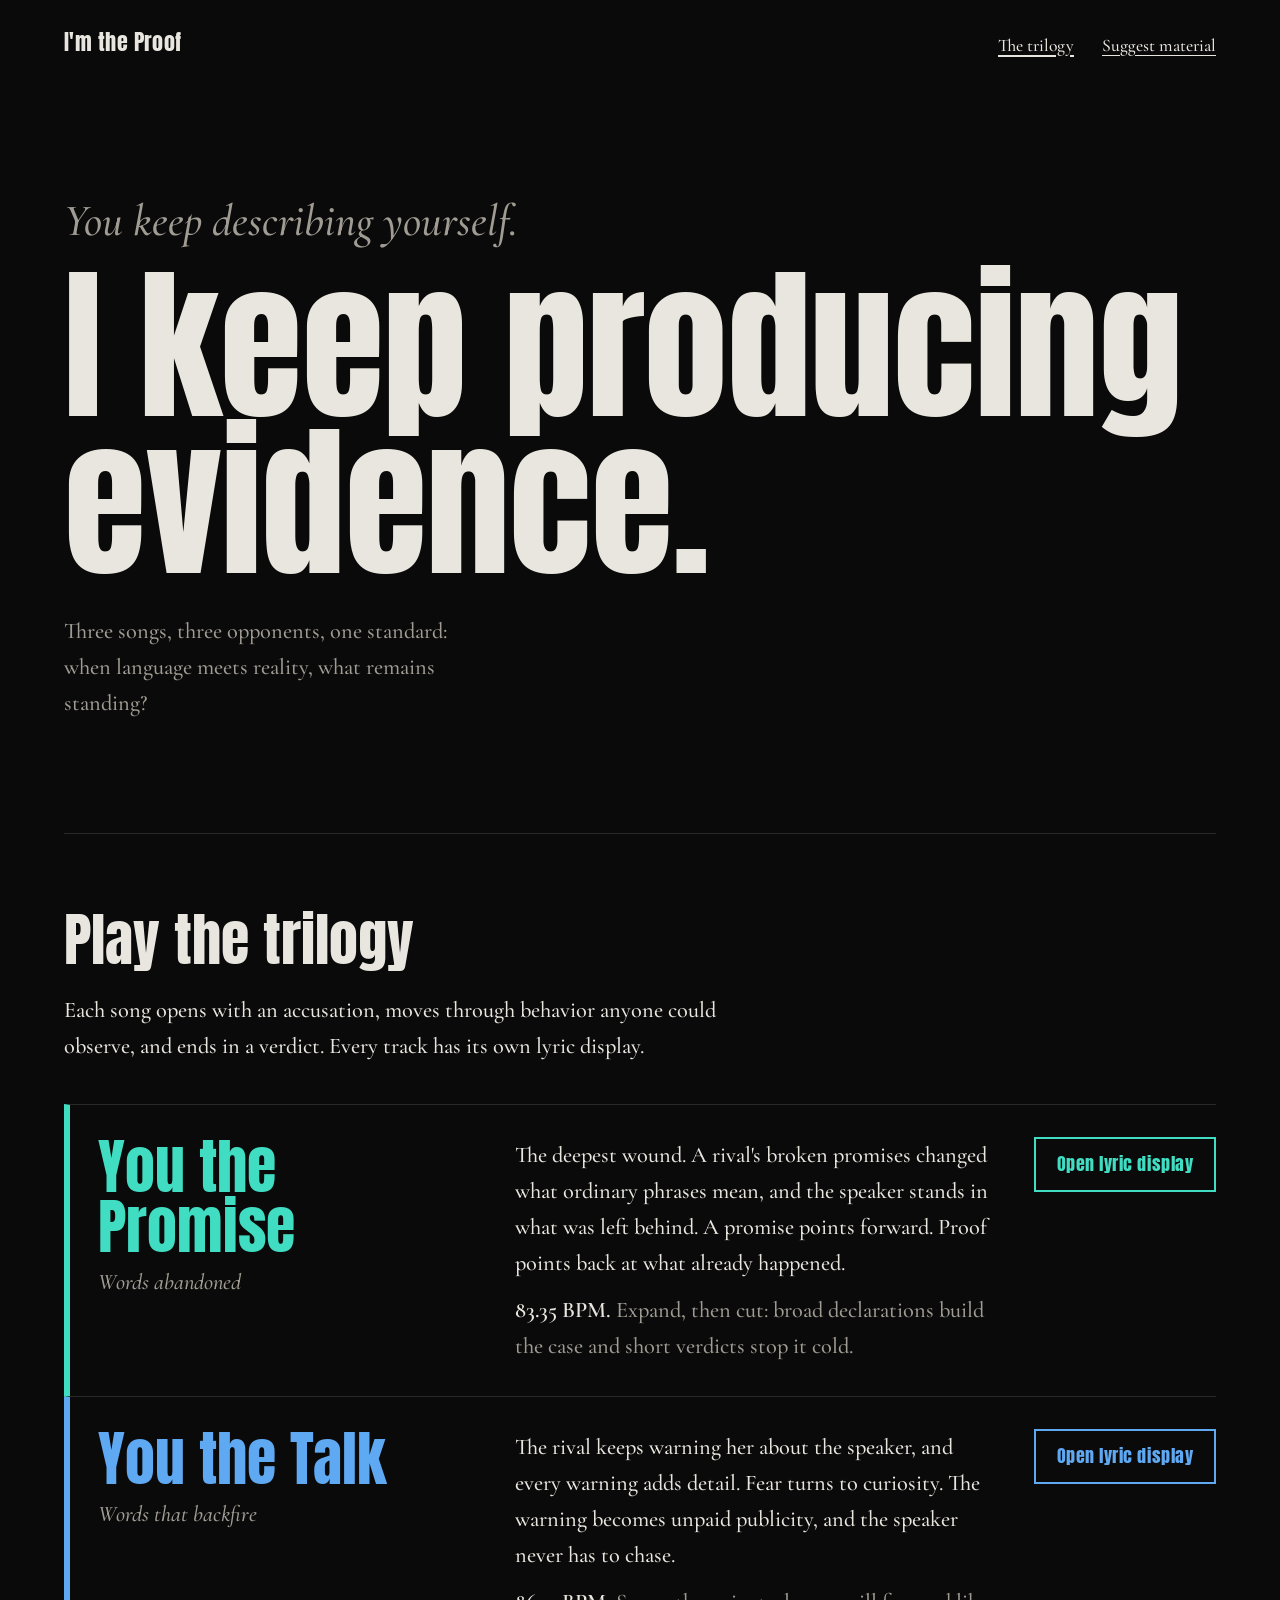
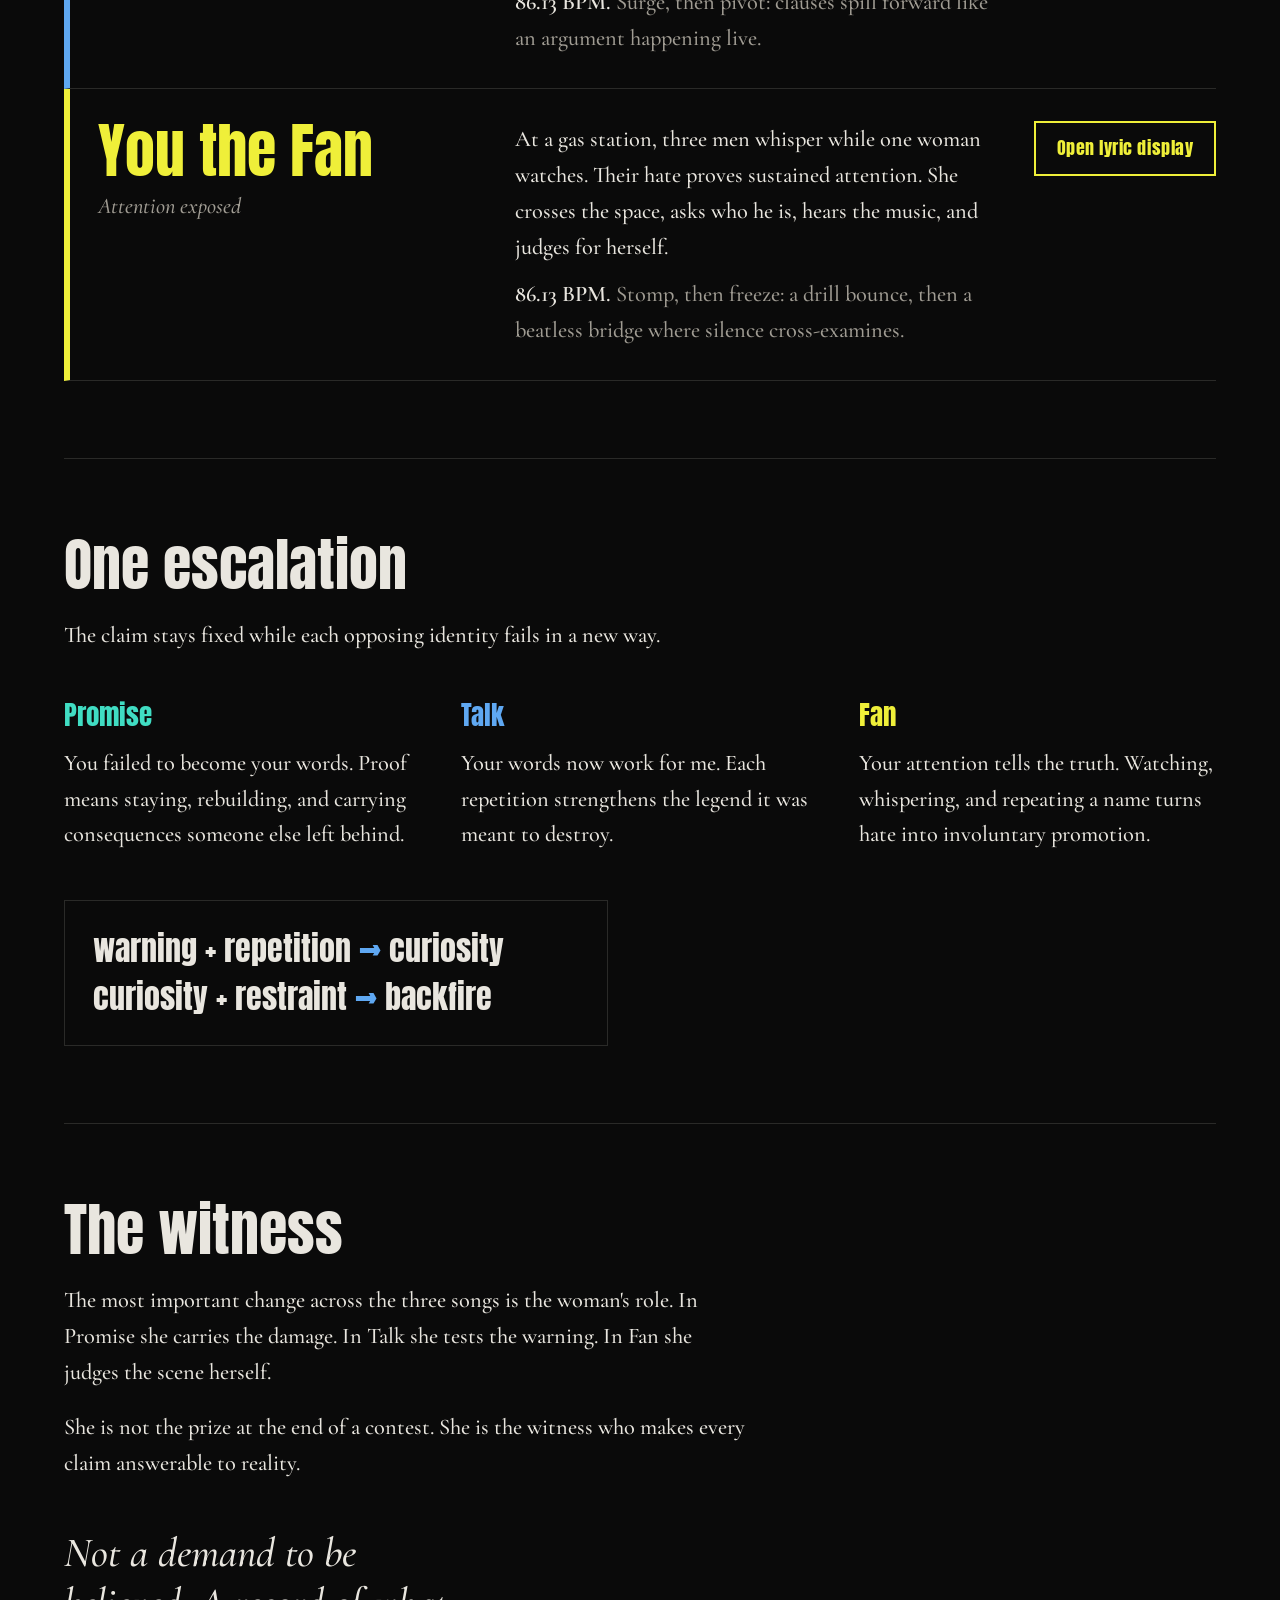
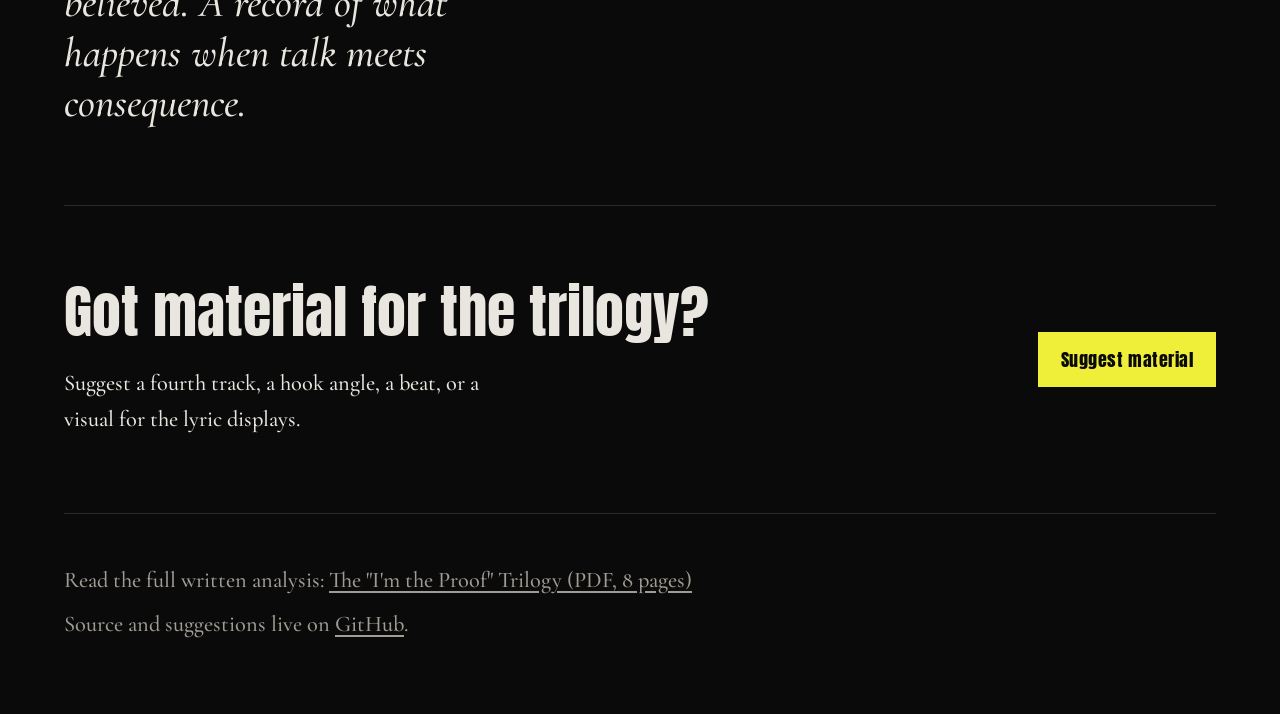
==== index.html @ 1443260a "Add GitHub Pages site and material suggestion form Home page for the trilogy with links to each lyri" ====
<!DOCTYPE html>
<html lang="en">
<head>
<meta charset="utf-8">
<meta name="viewport" content="width=device-width,initial-scale=1">
<title>The I'm the Proof trilogy</title>
<meta name="description" content="Three songs, three opponents, one standard: when language meets reality, what remains standing? Play each lyric display and suggest new material.">
<link rel="preconnect" href="https://fonts.googleapis.com">
<link rel="preconnect" href="https://fonts.gstatic.com" crossorigin>
<link rel="stylesheet" href="https://fonts.googleapis.com/css2?family=Anton&family=Cormorant+Garamond:ital,wght@0,500;0,700;1,500&display=swap">
<link rel="stylesheet" href="assets/style.css">
</head>
<body>
<div class="wrap">
  <nav class="site-nav" aria-label="Main">
    <a class="mark" href="index.html">I'm the Proof</a>
    <a href="index.html" aria-current="page">The trilogy</a>
    <a href="suggestions.html">Suggest material</a>
  </nav>

  <header class="hero">
    <h1>
      <span class="accuse">You keep describing yourself.</span>
      <span class="evidence">I keep producing evidence.</span>
    </h1>
    <p class="sub">Three songs, three opponents, one standard: when language meets reality, what remains standing?</p>
  </header>

  <main>
    <section class="section" aria-labelledby="tracks-h">
      <h2 id="tracks-h">Play the trilogy</h2>
      <p class="lede">Each song opens with an accusation, moves through behavior anyone could observe, and ends in a verdict. Every track has its own lyric display.</p>

      <ol class="tracks">
        <li class="track promise">
          <div>
            <h3>You the Promise</h3>
            <p class="failure">Words abandoned</p>
          </div>
          <div>
            <p>The deepest wound. A rival's broken promises changed what ordinary phrases mean, and the speaker stands in what was left behind. A promise points forward. Proof points back at what already happened.</p>
            <p class="flow"><strong>83.35 BPM.</strong> Expand, then cut: broad declarations build the case and short verdicts stop it cold.</p>
          </div>
          <a class="button" href="ya-da-promise%20%284%29.html">Open lyric display</a>
        </li>

        <li class="track talk">
          <div>
            <h3>You the Talk</h3>
            <p class="failure">Words that backfire</p>
          </div>
          <div>
            <p>The rival keeps warning her about the speaker, and every warning adds detail. Fear turns to curiosity. The warning becomes unpaid publicity, and the speaker never has to chase.</p>
            <p class="flow"><strong>86.13 BPM.</strong> Surge, then pivot: clauses spill forward like an argument happening live.</p>
          </div>
          <a class="button" href="you-the-talk%20%283%29.html">Open lyric display</a>
        </li>

        <li class="track fan">
          <div>
            <h3>You the Fan</h3>
            <p class="failure">Attention exposed</p>
          </div>
          <div>
            <p>At a gas station, three men whisper while one woman watches. Their hate proves sustained attention. She crosses the space, asks who he is, hears the music, and judges for herself.</p>
            <p class="flow"><strong>86.13 BPM.</strong> Stomp, then freeze: a drill bounce, then a beatless bridge where silence cross-examines.</p>
          </div>
          <a class="button" href="you-the-fan%20%283%29.html">Open lyric display</a>
        </li>
      </ol>
    </section>

    <section class="section" aria-labelledby="argument-h">
      <h2 id="argument-h">One escalation</h2>
      <p class="lede">The claim stays fixed while each opposing identity fails in a new way.</p>

      <div class="argument">
        <div class="promise">
          <h3>Promise</h3>
          <p>You failed to become your words. Proof means staying, rebuilding, and carrying consequences someone else left behind.</p>
        </div>
        <div class="talk">
          <h3>Talk</h3>
          <p>Your words now work for me. Each repetition strengthens the legend it was meant to destroy.</p>
        </div>
        <div class="fan">
          <h3>Fan</h3>
          <p>Your attention tells the truth. Watching, whispering, and repeating a name turns hate into involuntary promotion.</p>
        </div>
      </div>

      <p class="equation">warning + repetition <span>→</span> curiosity<br>curiosity + restraint <span>→</span> backfire</p>
    </section>

    <section class="section" aria-labelledby="witness-h">
      <h2 id="witness-h">The witness</h2>
      <div class="prose">
        <p>The most important change across the three songs is the woman's role. In Promise she carries the damage. In Talk she tests the warning. In Fan she judges the scene herself.</p>
        <p>She is not the prize at the end of a contest. She is the witness who makes every claim answerable to reality.</p>
      </div>
      <p class="closing">Not a demand to be believed. A record of what happens when talk meets consequence.</p>
    </section>

    <section class="section" aria-labelledby="cta-h">
      <div class="cta-band">
        <div>
          <h2 id="cta-h">Got material for the trilogy?</h2>
          <p>Suggest a fourth track, a hook angle, a beat, or a visual for the lyric displays.</p>
        </div>
        <a class="button solid" href="suggestions.html">Suggest material</a>
      </div>
    </section>
  </main>

  <footer>
    <p>Read the full written analysis: <a href="im-the-proof-trilogy%20%281%29.pdf">The "I'm the Proof" Trilogy (PDF, 8 pages)</a></p>
    <p>Source and suggestions live on <a href="https://github.com/hmuifurboredl8ter/I-M-THE-PROOF">GitHub</a>.</p>
  </footer>
</div>
</body>
</html>
---- assets/style.css ----
:root {
  --base: #0a0a0a;
  --text: #e9e6df;
  --muted: #a09c93;
  --line: #2a2a28;
  --promise: hsl(170 70% 56%);
  --talk: hsl(210 85% 66%);
  --fan: hsl(60 85% 58%);
  --display: "Anton", Impact, "Arial Narrow", sans-serif;
  --body: "Cormorant Garamond", Georgia, "Times New Roman", serif;
  --measure: 62ch;
}

*, *::before, *::after { box-sizing: border-box; }

html { background: var(--base); }

body {
  margin: 0;
  background: var(--base);
  color: var(--text);
  font-family: var(--body);
  font-size: clamp(1.15rem, 1rem + 0.5vw, 1.4rem);
  font-weight: 500;
  line-height: 1.6;
  -webkit-font-smoothing: antialiased;
}

a { color: inherit; text-underline-offset: 0.2em; }

:focus-visible {
  outline: 3px solid var(--fan);
  outline-offset: 3px;
}

.wrap {
  width: min(100% - 2.5rem, 72rem);
  margin-inline: auto;
}

/* Site nav */
.site-nav {
  display: flex;
  gap: 1.75rem;
  align-items: baseline;
  padding-block: 1.5rem;
  font-size: 1.1rem;
}
.site-nav .mark {
  font-family: var(--display);
  font-size: 1.4rem;
  letter-spacing: 0.02em;
  text-decoration: none;
  margin-right: auto;
}
.site-nav a[aria-current="page"] { text-decoration-thickness: 2px; }

/* Hero */
.hero {
  padding-block: clamp(3rem, 9vw, 7rem) clamp(3.5rem, 9vw, 7rem);
}
.hero h1 { margin: 0; font-weight: 500; }
.hero .accuse {
  display: block;
  max-width: 24ch;
  font-style: italic;
  font-size: clamp(1.6rem, 1rem + 2.6vw, 2.8rem);
  line-height: 1.15;
  color: var(--muted);
  margin-bottom: 0.4em;
}
.hero .evidence {
  display: block;
  font-family: var(--display);
  font-weight: 400;
  font-size: clamp(3.4rem, 1rem + 12.5vw, 10.5rem);
  line-height: 0.94;
  letter-spacing: -0.005em;
}
.hero .sub {
  max-width: 38ch;
  margin: 2rem 0 0;
  color: var(--muted);
}

@media (prefers-reduced-motion: no-preference) {
  .hero .accuse { animation: fade-in 0.9s ease-out both; }
  .hero .evidence { animation: land 0.8s cubic-bezier(0.2, 0.8, 0.2, 1) 1s both; }
}
@keyframes fade-in { from { opacity: 0; } to { opacity: 1; } }
@keyframes land {
  from { clip-path: inset(0 100% 0 0); opacity: 0; }
  to { clip-path: inset(0 0 0 0); opacity: 1; }
}

/* Section headings */
.section { padding-block: clamp(2.5rem, 6vw, 5rem); border-top: 1px solid var(--line); }
.section h2 {
  margin: 0 0 1.5rem;
  font-family: var(--display);
  font-weight: 400;
  font-size: clamp(2rem, 1.2rem + 3vw, 3.6rem);
  line-height: 1;
}
.section .lede { max-width: var(--measure); margin: 0 0 2.5rem; }

/* Track rows */
.tracks { list-style: none; margin: 0; padding: 0; }
.track {
  --hue: var(--promise);
  display: grid;
  grid-template-columns: minmax(0, 1.1fr) minmax(0, 1.4fr) auto;
  gap: 1rem 2.5rem;
  align-items: start;
  padding: 2rem 0 2rem 1.75rem;
  border-left: 6px solid var(--hue);
  border-bottom: 1px solid var(--line);
}
.track:first-child { border-top: 1px solid var(--line); }
.track.talk { --hue: var(--talk); }
.track.fan { --hue: var(--fan); }
.track h3 {
  margin: 0;
  font-family: var(--display);
  font-weight: 400;
  font-size: clamp(2.2rem, 1.2rem + 3.2vw, 3.8rem);
  line-height: 1;
  color: var(--hue);
}
.track .failure { margin: 0.4rem 0 0; color: var(--muted); font-style: italic; }
.track p { margin: 0; max-width: 46ch; }
.track .flow { margin-top: 0.75rem; color: var(--muted); }
.track .flow strong { color: var(--text); font-weight: 600; }

.button {
  display: inline-block;
  padding: 0.7rem 1.3rem;
  border: 2px solid var(--hue, var(--text));
  color: var(--hue, var(--text));
  font-family: var(--display);
  font-size: 1.1rem;
  letter-spacing: 0.03em;
  text-decoration: none;
  white-space: nowrap;
  transition: background-color 0.15s, color 0.15s;
}
.button:hover, .button:focus-visible {
  background: var(--hue, var(--text));
  color: var(--base);
}
.button.solid {
  background: var(--fan);
  border-color: var(--fan);
  color: var(--base);
  --hue: var(--fan);
}
.button.solid:hover, .button.solid:focus-visible {
  background: transparent;
  color: var(--fan);
}

@media (max-width: 52rem) {
  .track { grid-template-columns: 1fr; padding-left: 1.25rem; }
}

/* Argument */
.argument { display: grid; gap: 2.5rem; grid-template-columns: repeat(3, minmax(0, 1fr)); }
.argument h3 {
  margin: 0 0 0.5rem;
  font-family: var(--display);
  font-weight: 400;
  font-size: 1.7rem;
}
.argument p { margin: 0; max-width: 34ch; }
.argument .promise h3 { color: var(--promise); }
.argument .talk h3 { color: var(--talk); }
.argument .fan h3 { color: var(--fan); }
@media (max-width: 52rem) { .argument { grid-template-columns: 1fr; gap: 1.75rem; } }

.equation {
  margin: 3rem 0 0;
  padding: 1.5rem 1.75rem;
  border: 1px solid var(--line);
  font-family: var(--display);
  font-size: clamp(1.3rem, 1rem + 1.4vw, 2rem);
  line-height: 1.5;
  max-width: 34rem;
}
.equation span { color: var(--talk); }

.closing {
  margin: 3rem 0 0;
  max-width: 22ch;
  font-style: italic;
  font-size: clamp(1.6rem, 1rem + 2vw, 2.6rem);
  line-height: 1.2;
}

.prose { max-width: var(--measure); }
.prose p { margin: 0 0 1.2rem; }

.cta-band { display: flex; flex-wrap: wrap; gap: 1.5rem 2.5rem; align-items: center; justify-content: space-between; }
.cta-band p { margin: 0; max-width: 40ch; }

/* Suggestions page */
.kinds { list-style: none; margin: 0 0 2.5rem; padding: 0; max-width: var(--measure); }
.kinds li { padding: 1rem 0; border-top: 1px solid var(--line); }
.kinds li:last-child { border-bottom: 1px solid var(--line); }
.kinds strong { font-weight: 700; }

#suggestion-list { list-style: none; margin: 0; padding: 0; max-width: var(--measure); }
#suggestion-list li { padding: 1rem 0; border-top: 1px solid var(--line); }
#suggestion-list li:last-child { border-bottom: 1px solid var(--line); }
#suggestion-list .by { color: var(--muted); display: block; font-size: 1rem; }
.status-note { color: var(--muted); max-width: var(--measure); }

footer { padding-block: 3rem 4rem; border-top: 1px solid var(--line); color: var(--muted); }
footer p { margin: 0 0 0.5rem; }
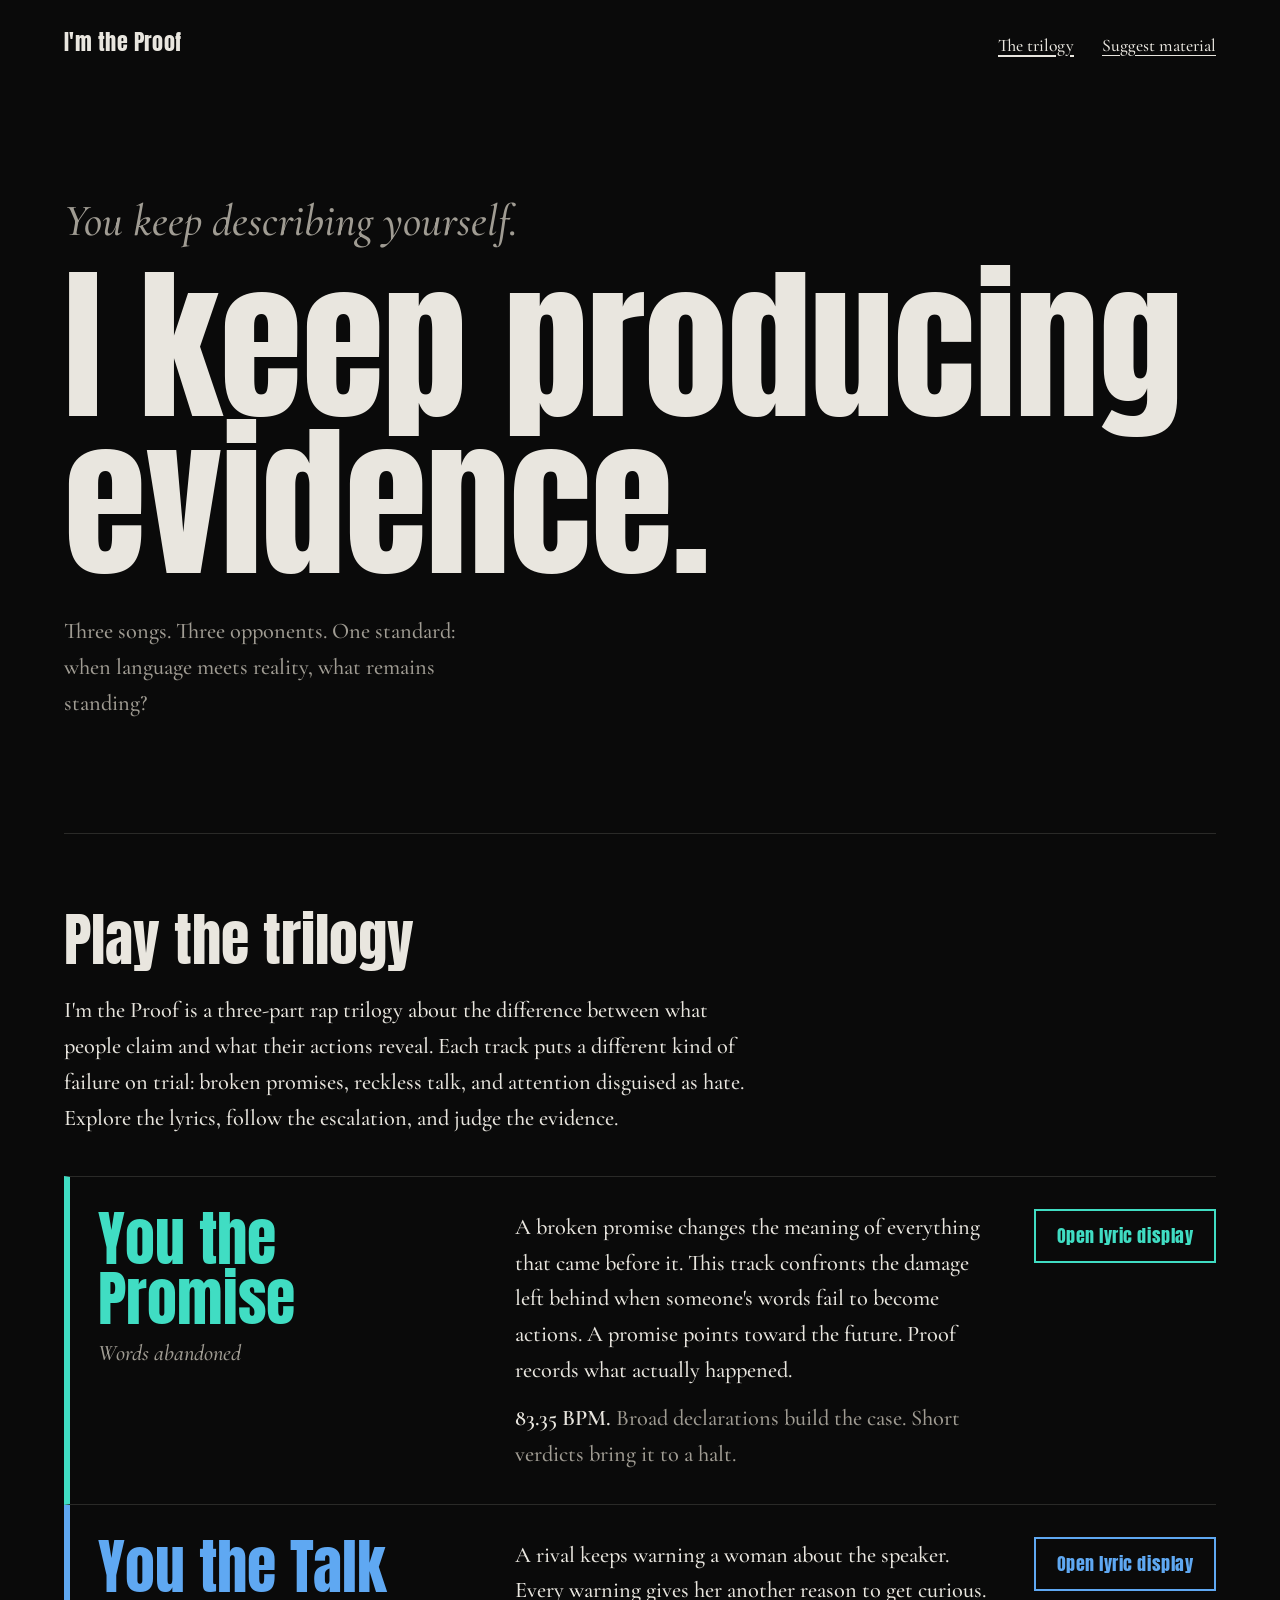
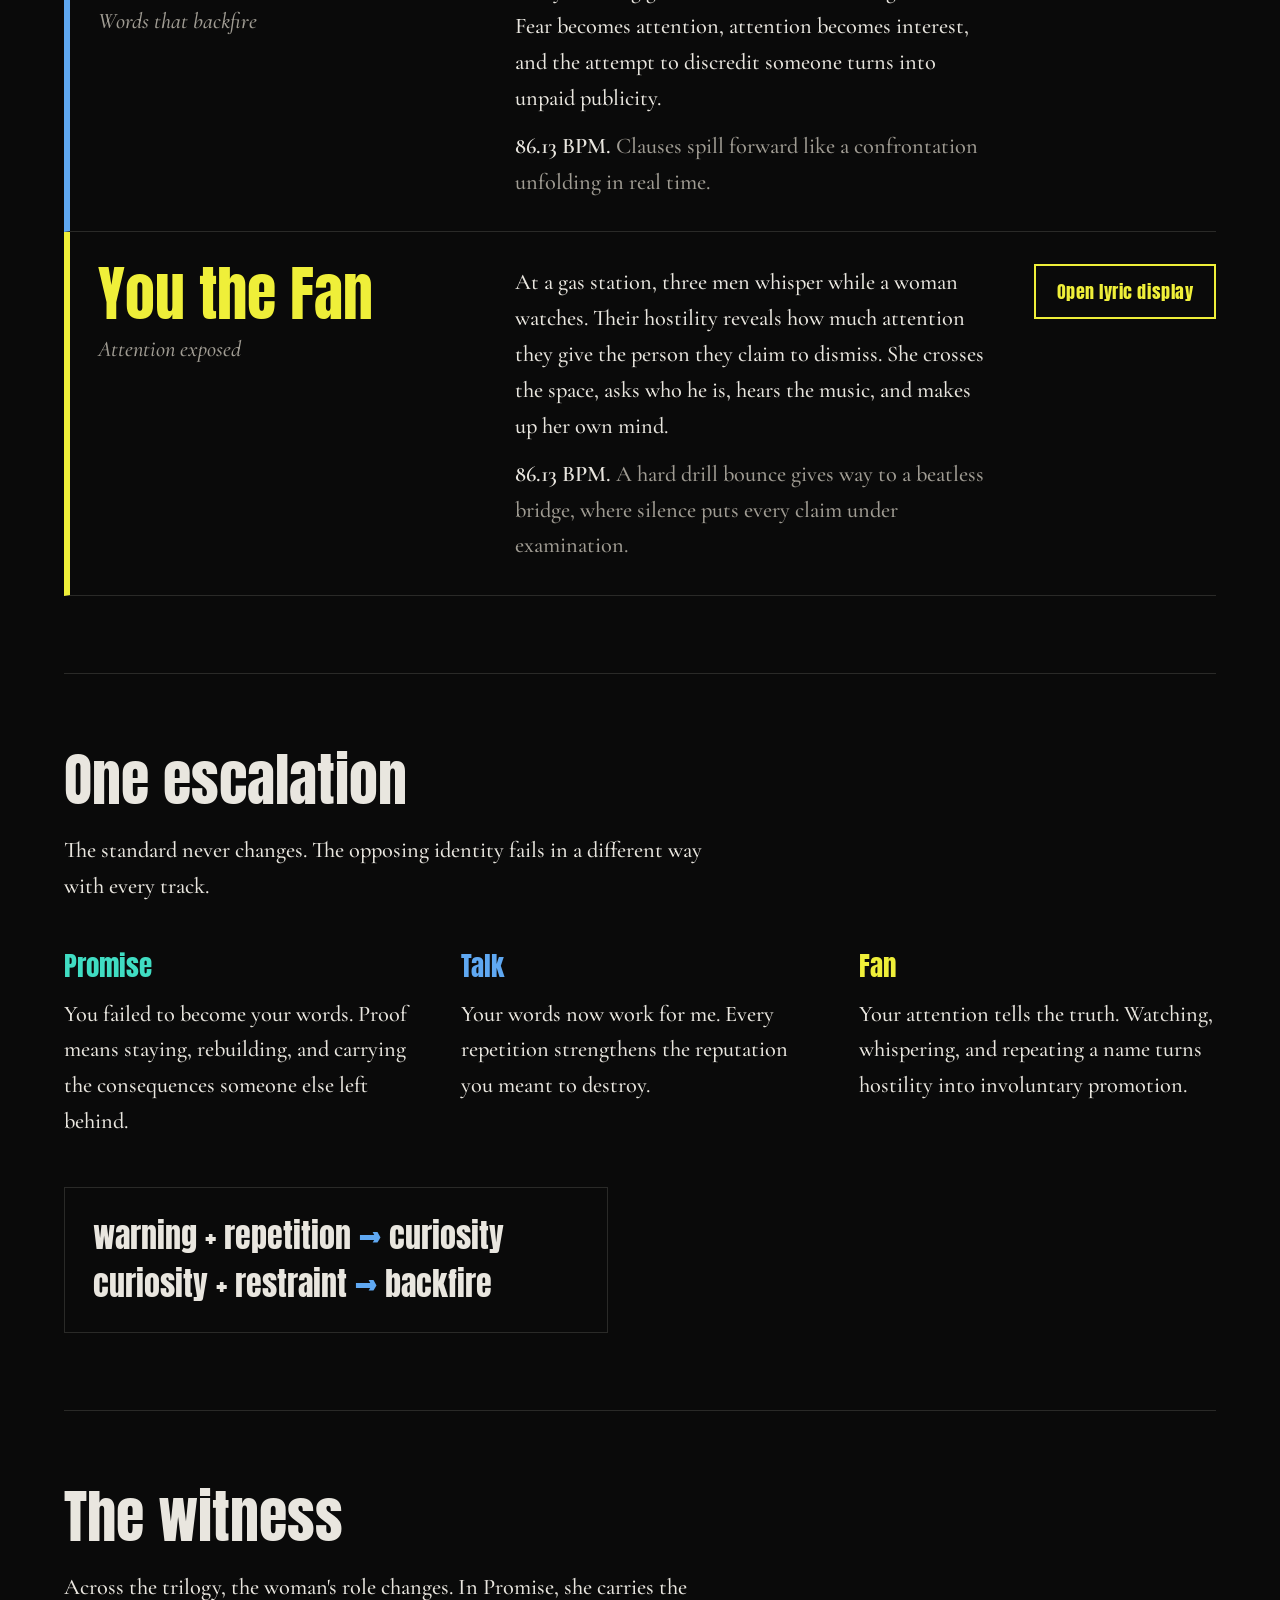
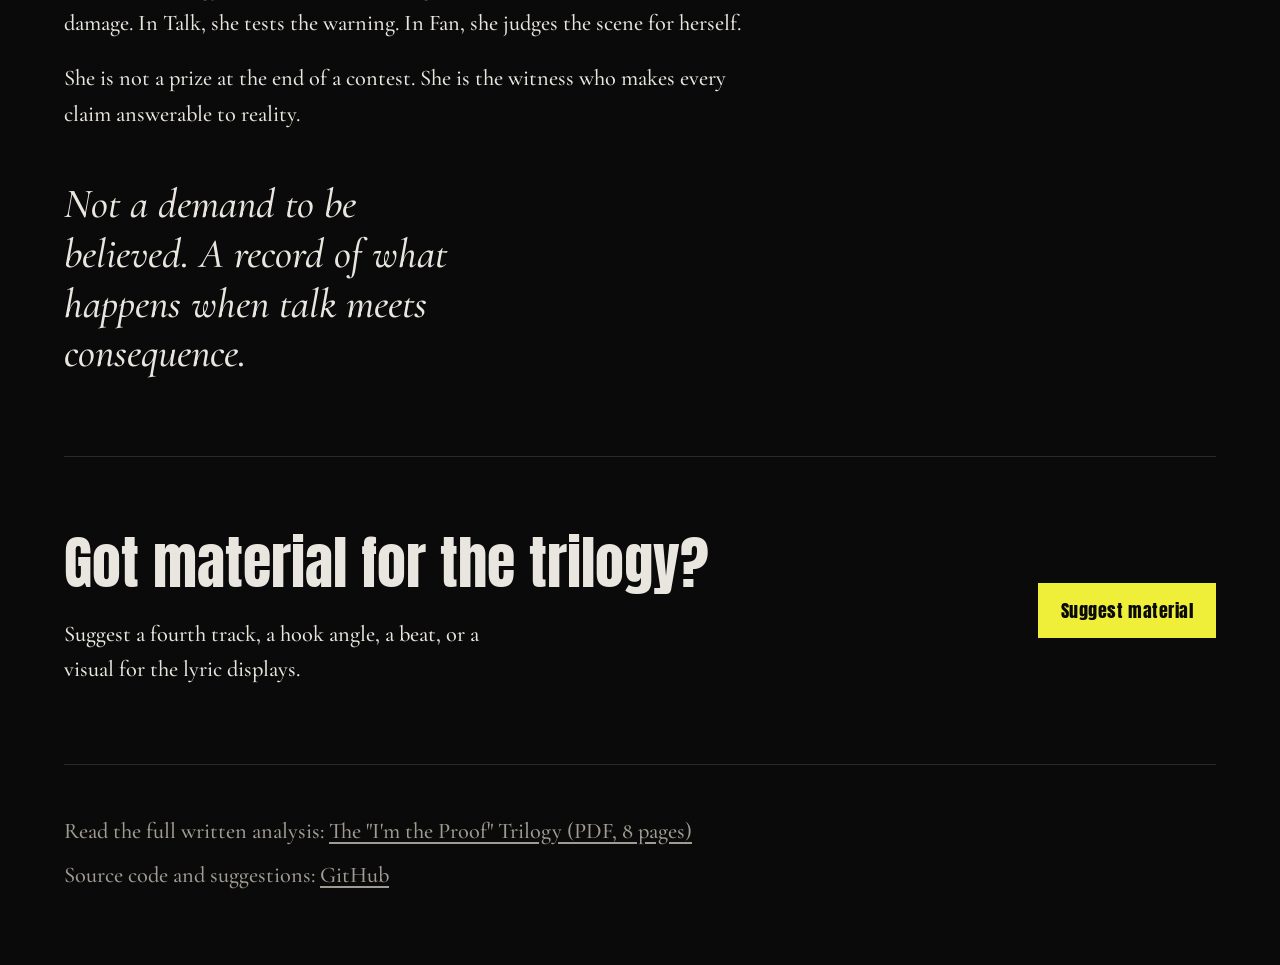
==== commit d4245de0: "Revise index.html for improved structure and content Updated the HTML structure and content for the " ====
--- a/index.html
+++ b/index.html
@@ -1,121 +1,246 @@
 <!DOCTYPE html>
 <html lang="en">
 <head>
-<meta charset="utf-8">
-<meta name="viewport" content="width=device-width,initial-scale=1">
-<title>The I'm the Proof trilogy</title>
-<meta name="description" content="Three songs, three opponents, one standard: when language meets reality, what remains standing? Play each lyric display and suggest new material.">
-<link rel="preconnect" href="https://fonts.googleapis.com">
-<link rel="preconnect" href="https://fonts.gstatic.com" crossorigin>
-<link rel="stylesheet" href="https://fonts.googleapis.com/css2?family=Anton&family=Cormorant+Garamond:ital,wght@0,500;0,700;1,500&display=swap">
-<link rel="stylesheet" href="assets/style.css">
+  <meta charset="utf-8">
+  <meta name="viewport" content="width=device-width, initial-scale=1">
+
+  <title>I'm the Proof | HMUifurBoredL8ter</title>
+
+  <meta name="description" content="I'm the Proof is a three-part rap trilogy exposing broken promises, empty threats, and hate disguised as attention. Three tracks. Three opponents. One standard: evidence over ego.">
+
+  <meta name="robots" content="index, follow">
+  <meta name="theme-color" content="#111111">
+
+  <link rel="canonical" href="https://hmuifurboredl8ter.github.io/I-m-the-proof/">
+
+  <meta property="og:type" content="website">
+  <meta property="og:title" content="I'm the Proof | HMUifurBoredL8ter">
+  <meta property="og:description" content="Three tracks. Three opponents. One standard: evidence over ego. A rap trilogy about broken promises, reckless talk, and attention disguised as hate.">
+  <meta property="og:url" content="https://hmuifurboredl8ter.github.io/I-m-the-proof/">
+  <meta property="og:site_name" content="HMUifurBoredL8ter">
+
+  <meta name="twitter:card" content="summary">
+  <meta name="twitter:title" content="I'm the Proof | HMUifurBoredL8ter">
+  <meta name="twitter:description" content="Three tracks. Three opponents. One standard: evidence over ego. Read the lyrics and judge the evidence.">
+
+  <link rel="preconnect" href="https://fonts.googleapis.com">
+  <link rel="preconnect" href="https://fonts.gstatic.com" crossorigin>
+  <link rel="stylesheet" href="https://fonts.googleapis.com/css2?family=Anton&family=Cormorant+Garamond:ital,wght@0,500;0,700;1,500&display=swap">
+  <link rel="stylesheet" href="assets/style.css">
 </head>
+
 <body>
-<div class="wrap">
-  <nav class="site-nav" aria-label="Main">
-    <a class="mark" href="index.html">I'm the Proof</a>
-    <a href="index.html" aria-current="page">The trilogy</a>
-    <a href="suggestions.html">Suggest material</a>
-  </nav>
-
-  <header class="hero">
-    <h1>
-      <span class="accuse">You keep describing yourself.</span>
-      <span class="evidence">I keep producing evidence.</span>
-    </h1>
-    <p class="sub">Three songs, three opponents, one standard: when language meets reality, what remains standing?</p>
-  </header>
-
-  <main>
-    <section class="section" aria-labelledby="tracks-h">
-      <h2 id="tracks-h">Play the trilogy</h2>
-      <p class="lede">Each song opens with an accusation, moves through behavior anyone could observe, and ends in a verdict. Every track has its own lyric display.</p>
-
-      <ol class="tracks">
-        <li class="track promise">
+  <div class="wrap">
+
+    <nav class="site-nav" aria-label="Main navigation">
+      <a class="mark" href="index.html">I'm the Proof</a>
+      <a href="index.html" aria-current="page">The trilogy</a>
+      <a href="suggestions.html">Suggest material</a>
+    </nav>
+
+    <header class="hero">
+      <h1>
+        <span class="accuse">You keep describing yourself.</span>
+        <span class="evidence">I keep producing evidence.</span>
+      </h1>
+
+      <p class="sub">
+        Three songs. Three opponents. One standard:
+        when language meets reality, what remains standing?
+      </p>
+    </header>
+
+    <main>
+      <section class="section" aria-labelledby="tracks-h">
+        <h2 id="tracks-h">Play the trilogy</h2>
+
+        <p class="lede">
+          I'm the Proof is a three-part rap trilogy about the difference
+          between what people claim and what their actions reveal.
+          Each track puts a different kind of failure on trial:
+          broken promises, reckless talk, and attention disguised as hate.
+          Explore the lyrics, follow the escalation, and judge the evidence.
+        </p>
+
+        <ol class="tracks">
+          <li class="track promise">
+            <div>
+              <h3>You the Promise</h3>
+              <p class="failure">Words abandoned</p>
+            </div>
+
+            <div>
+              <p>
+                A broken promise changes the meaning of everything
+                that came before it. This track confronts the damage
+                left behind when someone's words fail to become actions.
+                A promise points toward the future. Proof records what
+                actually happened.
+              </p>
+
+              <p class="flow">
+                <strong>83.35 BPM.</strong>
+                Broad declarations build the case.
+                Short verdicts bring it to a halt.
+              </p>
+            </div>
+
+            <a class="button" href="ya-da-promise.html">
+              Open lyric display
+            </a>
+          </li>
+
+          <li class="track talk">
+            <div>
+              <h3>You the Talk</h3>
+              <p class="failure">Words that backfire</p>
+            </div>
+
+            <div>
+              <p>
+                A rival keeps warning a woman about the speaker.
+                Every warning gives her another reason to get curious.
+                Fear becomes attention, attention becomes interest,
+                and the attempt to discredit someone turns into
+                unpaid publicity.
+              </p>
+
+              <p class="flow">
+                <strong>86.13 BPM.</strong>
+                Clauses spill forward like a confrontation
+                unfolding in real time.
+              </p>
+            </div>
+
+            <a class="button" href="you-the-talk.html">
+              Open lyric display
+            </a>
+          </li>
+
+          <li class="track fan">
+            <div>
+              <h3>You the Fan</h3>
+              <p class="failure">Attention exposed</p>
+            </div>
+
+            <div>
+              <p>
+                At a gas station, three men whisper while a woman
+                watches. Their hostility reveals how much attention
+                they give the person they claim to dismiss.
+                She crosses the space, asks who he is, hears the music,
+                and makes up her own mind.
+              </p>
+
+              <p class="flow">
+                <strong>86.13 BPM.</strong>
+                A hard drill bounce gives way to a beatless bridge,
+                where silence puts every claim under examination.
+              </p>
+            </div>
+
+            <a class="button" href="you-the-fan.html">
+              Open lyric display
+            </a>
+          </li>
+        </ol>
+      </section>
+
+      <section class="section" aria-labelledby="argument-h">
+        <h2 id="argument-h">One escalation</h2>
+
+        <p class="lede">
+          The standard never changes. The opposing identity fails
+          in a different way with every track.
+        </p>
+
+        <div class="argument">
+          <div class="promise">
+            <h3>Promise</h3>
+            <p>
+              You failed to become your words. Proof means staying,
+              rebuilding, and carrying the consequences someone else left behind.
+            </p>
+          </div>
+
+          <div class="talk">
+            <h3>Talk</h3>
+            <p>
+              Your words now work for me. Every repetition strengthens
+              the reputation you meant to destroy.
+            </p>
+          </div>
+
+          <div class="fan">
+            <h3>Fan</h3>
+            <p>
+              Your attention tells the truth. Watching, whispering,
+              and repeating a name turns hostility into involuntary promotion.
+            </p>
+          </div>
+        </div>
+
+        <p class="equation">
+          warning + repetition <span>→</span> curiosity<br>
+          curiosity + restraint <span>→</span> backfire
+        </p>
+      </section>
+
+      <section class="section" aria-labelledby="witness-h">
+        <h2 id="witness-h">The witness</h2>
+
+        <div class="prose">
+          <p>
+            Across the trilogy, the woman's role changes.
+            In Promise, she carries the damage. In Talk, she tests
+            the warning. In Fan, she judges the scene for herself.
+          </p>
+
+          <p>
+            She is not a prize at the end of a contest.
+            She is the witness who makes every claim answerable to reality.
+          </p>
+        </div>
+
+        <p class="closing">
+          Not a demand to be believed.
+          A record of what happens when talk meets consequence.
+        </p>
+      </section>
+
+      <section class="section" aria-labelledby="cta-h">
+        <div class="cta-band">
           <div>
-            <h3>You the Promise</h3>
-            <p class="failure">Words abandoned</p>
-          </div>
-          <div>
-            <p>The deepest wound. A rival's broken promises changed what ordinary phrases mean, and the speaker stands in what was left behind. A promise points forward. Proof points back at what already happened.</p>
-            <p class="flow"><strong>83.35 BPM.</strong> Expand, then cut: broad declarations build the case and short verdicts stop it cold.</p>
-          </div>
-          <a class="button" href="ya-da-promise%20%284%29.html">Open lyric display</a>
-        </li>
-
-        <li class="track talk">
-          <div>
-            <h3>You the Talk</h3>
-            <p class="failure">Words that backfire</p>
-          </div>
-          <div>
-            <p>The rival keeps warning her about the speaker, and every warning adds detail. Fear turns to curiosity. The warning becomes unpaid publicity, and the speaker never has to chase.</p>
-            <p class="flow"><strong>86.13 BPM.</strong> Surge, then pivot: clauses spill forward like an argument happening live.</p>
-          </div>
-          <a class="button" href="you-the-talk%20%283%29.html">Open lyric display</a>
-        </li>
-
-        <li class="track fan">
-          <div>
-            <h3>You the Fan</h3>
-            <p class="failure">Attention exposed</p>
-          </div>
-          <div>
-            <p>At a gas station, three men whisper while one woman watches. Their hate proves sustained attention. She crosses the space, asks who he is, hears the music, and judges for herself.</p>
-            <p class="flow"><strong>86.13 BPM.</strong> Stomp, then freeze: a drill bounce, then a beatless bridge where silence cross-examines.</p>
-          </div>
-          <a class="button" href="you-the-fan%20%283%29.html">Open lyric display</a>
-        </li>
-      </ol>
-    </section>
-
-    <section class="section" aria-labelledby="argument-h">
-      <h2 id="argument-h">One escalation</h2>
-      <p class="lede">The claim stays fixed while each opposing identity fails in a new way.</p>
-
-      <div class="argument">
-        <div class="promise">
-          <h3>Promise</h3>
-          <p>You failed to become your words. Proof means staying, rebuilding, and carrying consequences someone else left behind.</p>
+            <h2 id="cta-h">Got material for the trilogy?</h2>
+            <p>
+              Suggest a fourth track, a hook angle, a beat,
+              or a visual for the lyric displays.
+            </p>
+          </div>
+
+          <a class="button solid" href="suggestions.html">
+            Suggest material
+          </a>
         </div>
-        <div class="talk">
-          <h3>Talk</h3>
-          <p>Your words now work for me. Each repetition strengthens the legend it was meant to destroy.</p>
-        </div>
-        <div class="fan">
-          <h3>Fan</h3>
-          <p>Your attention tells the truth. Watching, whispering, and repeating a name turns hate into involuntary promotion.</p>
-        </div>
-      </div>
-
-      <p class="equation">warning + repetition <span>→</span> curiosity<br>curiosity + restraint <span>→</span> backfire</p>
-    </section>
-
-    <section class="section" aria-labelledby="witness-h">
-      <h2 id="witness-h">The witness</h2>
-      <div class="prose">
-        <p>The most important change across the three songs is the woman's role. In Promise she carries the damage. In Talk she tests the warning. In Fan she judges the scene herself.</p>
-        <p>She is not the prize at the end of a contest. She is the witness who makes every claim answerable to reality.</p>
-      </div>
-      <p class="closing">Not a demand to be believed. A record of what happens when talk meets consequence.</p>
-    </section>
-
-    <section class="section" aria-labelledby="cta-h">
-      <div class="cta-band">
-        <div>
-          <h2 id="cta-h">Got material for the trilogy?</h2>
-          <p>Suggest a fourth track, a hook angle, a beat, or a visual for the lyric displays.</p>
-        </div>
-        <a class="button solid" href="suggestions.html">Suggest material</a>
-      </div>
-    </section>
-  </main>
-
-  <footer>
-    <p>Read the full written analysis: <a href="im-the-proof-trilogy%20%281%29.pdf">The "I'm the Proof" Trilogy (PDF, 8 pages)</a></p>
-    <p>Source and suggestions live on <a href="https://github.com/hmuifurboredl8ter/I-M-THE-PROOF">GitHub</a>.</p>
-  </footer>
-</div>
+      </section>
+    </main>
+
+    <footer>
+      <p>
+        Read the full written analysis:
+        <a href="im-the-proof-trilogy%20%281%29.pdf">
+          The "I'm the Proof" Trilogy (PDF, 8 pages)
+        </a>
+      </p>
+
+      <p>
+        Source code and suggestions:
+        <a href="https://github.com/hmuifurboredl8ter/I-M-THE-PROOF">
+          GitHub
+        </a>
+      </p>
+    </footer>
+
+  </div>
 </body>
 </html>
